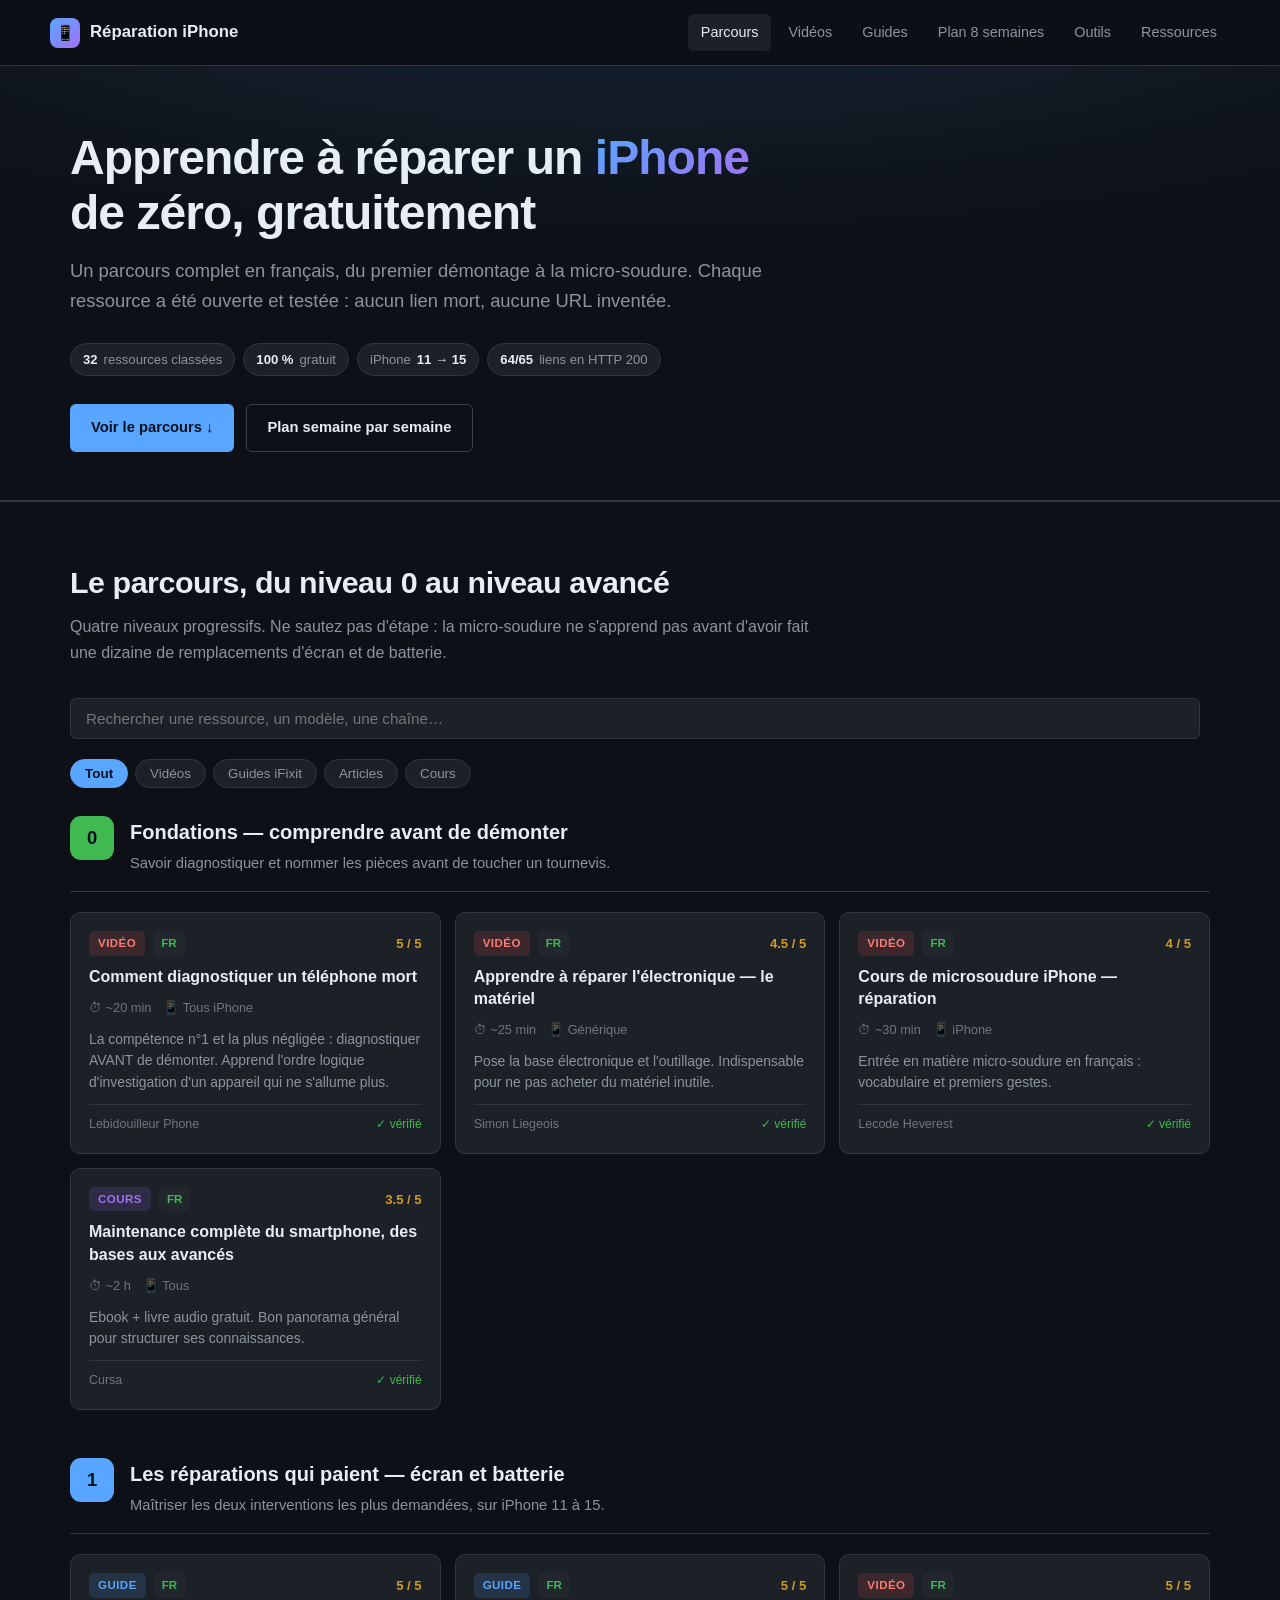
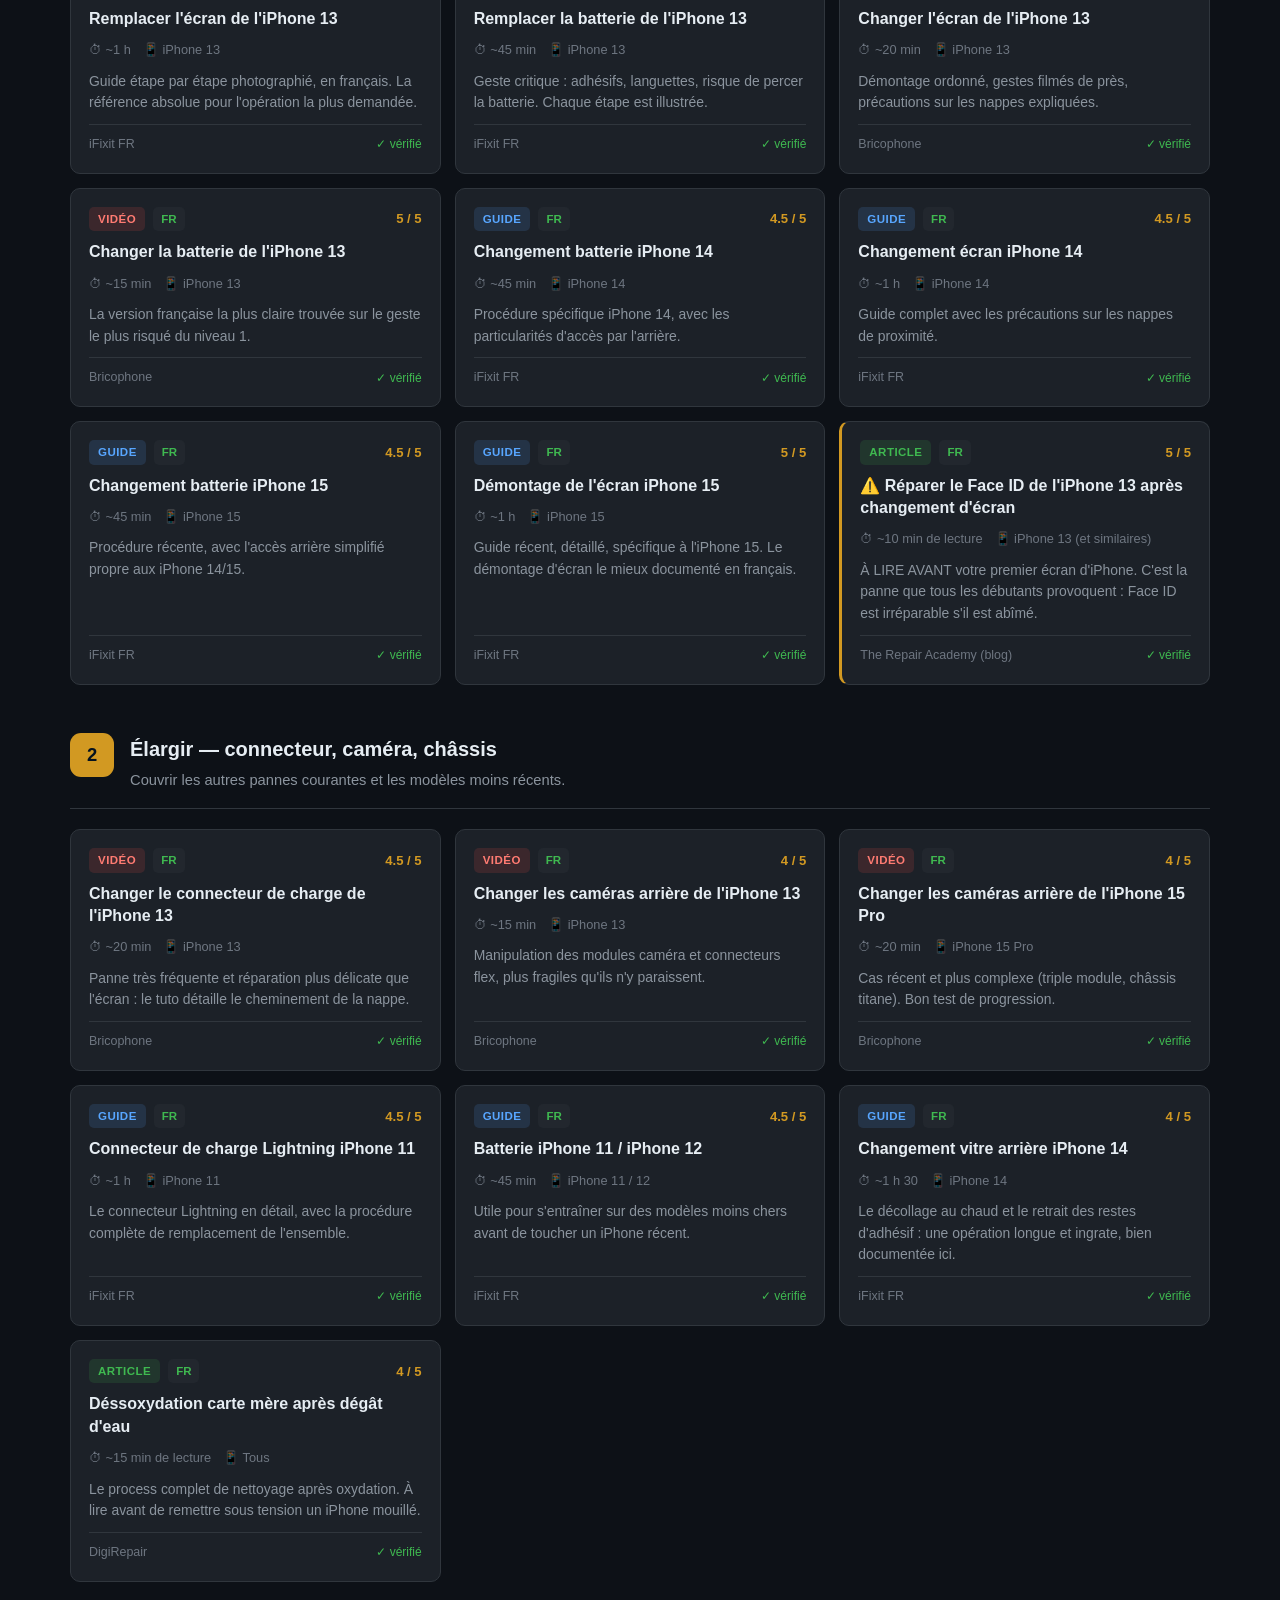
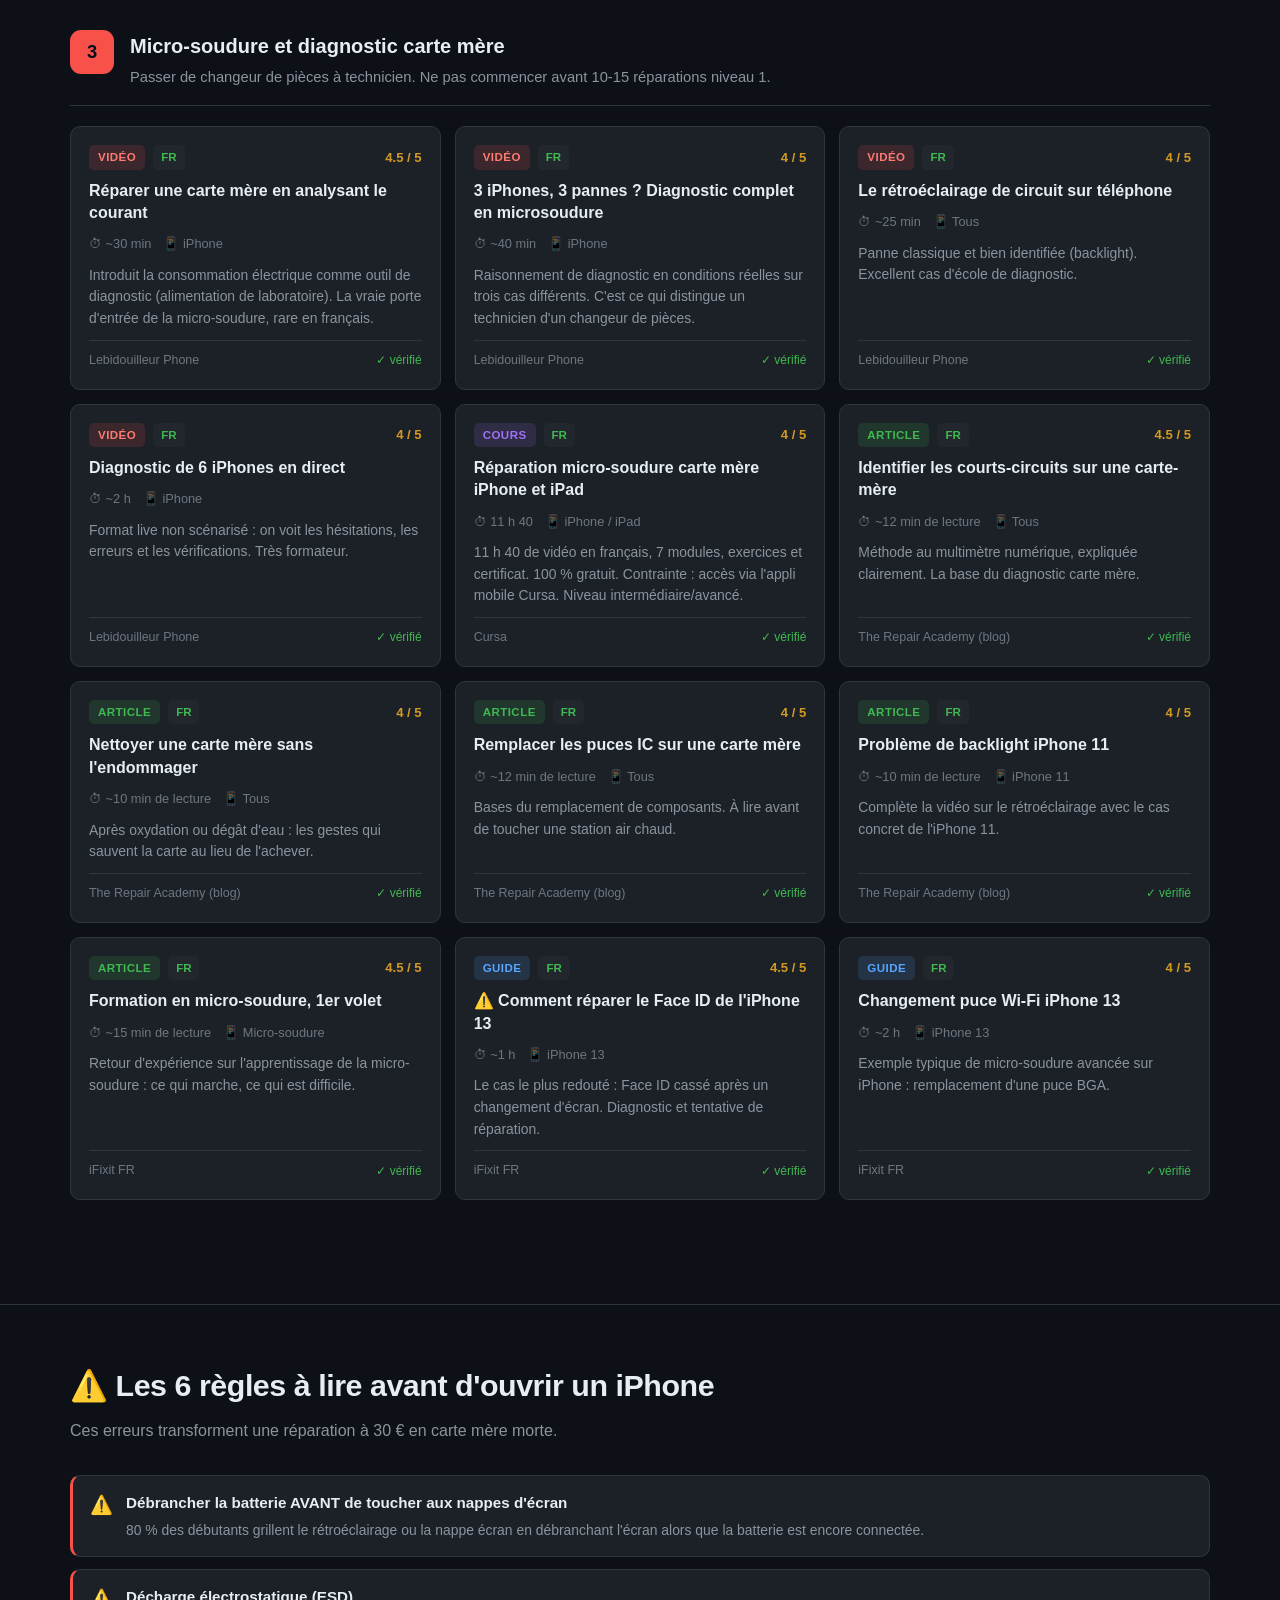
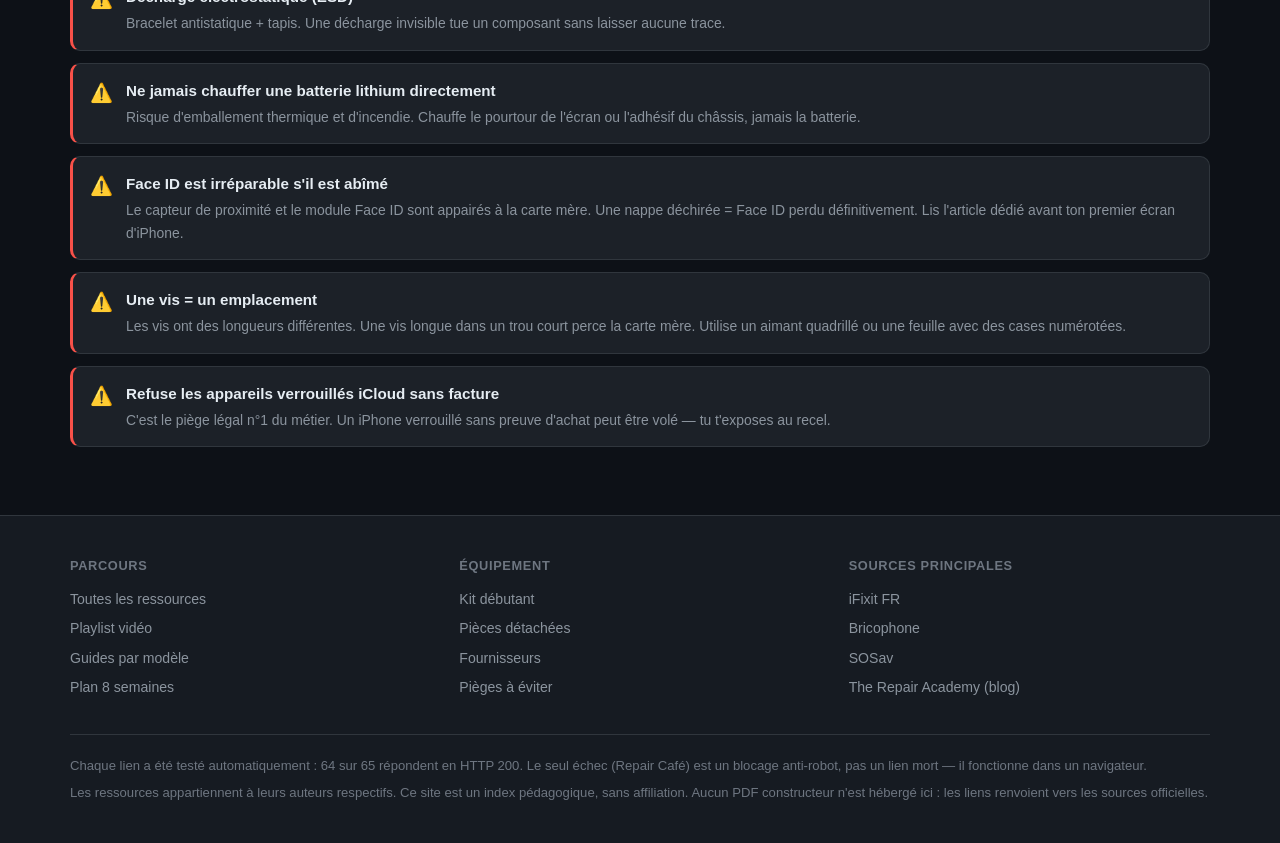
==== index.html @ 25684591 "Site de formation gratuite à la réparation iPhone - Parcours niveau 0 à avancé (32 ressources vérifi" ====
<!DOCTYPE html>
<html lang="fr">
<head>
<meta charset="UTF-8">
<meta name="viewport" content="width=device-width, initial-scale=1">
<title>Réparation iPhone — Formations gratuites en français</title>
<meta name="description" content="Apprendre à réparer un iPhone de zéro, gratuitement, en français. Guides pas à pas, vidéos, plan de formation 8 semaines et matériel vérifié. iPhone 11 à 15.">
<link rel="stylesheet" href="css/style.css">
</head>
<body>

<header>
  <div class="wrap nav">
    <a href="index.html" class="logo">
      <span class="mark">📱</span>
      <span class="txt">Réparation iPhone</span>
    </a>
    <nav class="nav-links">
      <a href="index.html" class="active">Parcours</a>
      <a href="videos.html">Vidéos</a>
      <a href="guides.html">Guides</a>
      <a href="plan.html">Plan 8 semaines</a>
      <a href="outils.html">Outils</a>
      <a href="ressources.html">Ressources</a>
    </nav>
  </div>
</header>

<div class="wrap">
  <div id="erreur-donnees" class="note-box warn hidden" style="margin-top:20px">
    <strong>⚠️ Impossible de charger les données.</strong>
    Si vous ouvrez ce fichier directement depuis votre disque (<code>file://</code>), le navigateur bloque la lecture du fichier JSON.
    Lancez un petit serveur local : <code>python3 -m http.server 8000</code> puis ouvrez <code>http://localhost:8000</code>.
  </div>
</div>

<section class="hero">
  <div class="wrap">
    <h1>Apprendre à réparer un <span class="grad">iPhone</span><br>de zéro, gratuitement</h1>
    <p class="lead">
      Un parcours complet en français, du premier démontage à la micro-soudure.
      Chaque ressource a été ouverte et testée : aucun lien mort, aucune URL inventée.
    </p>

    <div class="badges">
      <span class="badge"><strong>32</strong> ressources classées</span>
      <span class="badge"><strong>100 %</strong> gratuit</span>
      <span class="badge">iPhone <strong>11 → 15</strong></span>
      <span class="badge"><strong>64/65</strong> liens en HTTP 200</span>
    </div>

    <div class="cta-row">
      <a href="#parcours" class="btn btn-primary">Voir le parcours ↓</a>
      <a href="plan.html" class="btn btn-ghost">Plan semaine par semaine</a>
    </div>
  </div>
</section>

<section id="parcours">
  <div class="wrap">
    <div class="sec-head">
      <h2>Le parcours, du niveau 0 au niveau avancé</h2>
      <p>
        Quatre niveaux progressifs. Ne sautez pas d'étape : la micro-soudure ne s'apprend pas
        avant d'avoir fait une dizaine de remplacements d'écran et de batterie.
      </p>
    </div>

    <div class="search-bar">
      <input type="search" id="recherche" placeholder="Rechercher une ressource, un modèle, une chaîne…" aria-label="Rechercher">
      <span id="compteur" class="muted" style="font-size:.85rem"></span>
    </div>

    <div class="filters">
      <button class="chip active" data-filtre="tous">Tout</button>
      <button class="chip" data-filtre="video">Vidéos</button>
      <button class="chip" data-filtre="guide">Guides iFixit</button>
      <button class="chip" data-filtre="article">Articles</button>
      <button class="chip" data-filtre="cours">Cours</button>
    </div>

    <div id="parcours-conteneur"></div>
  </div>
</section>

<section>
  <div class="wrap">
    <div class="sec-head">
      <h2>⚠️ Les 6 règles à lire avant d'ouvrir un iPhone</h2>
      <p>Ces erreurs transforment une réparation à 30 € en carte mère morte.</p>
    </div>
    <div id="avertissements-conteneur"></div>
  </div>
</section>

<footer>
  <div class="wrap">
    <div class="foot-grid">
      <div class="foot-col">
        <h5>Parcours</h5>
        <a href="index.html">Toutes les ressources</a>
        <a href="videos.html">Playlist vidéo</a>
        <a href="guides.html">Guides par modèle</a>
        <a href="plan.html">Plan 8 semaines</a>
      </div>
      <div class="foot-col">
        <h5>Équipement</h5>
        <a href="outils.html">Kit débutant</a>
        <a href="outils.html#pieces">Pièces détachées</a>
        <a href="outils.html#fournisseurs">Fournisseurs</a>
        <a href="outils.html#pieges">Pièges à éviter</a>
      </div>
      <div class="foot-col">
        <h5>Sources principales</h5>
        <a href="https://fr.ifixit.com/Tutoriel" target="_blank" rel="noopener">iFixit FR</a>
        <a href="https://www.youtube.com/@bricophone" target="_blank" rel="noopener">Bricophone</a>
        <a href="https://www.youtube.com/@SosavFr" target="_blank" rel="noopener">SOSav</a>
        <a href="https://therepairacademy.com/blog/" target="_blank" rel="noopener">The Repair Academy (blog)</a>
      </div>
    </div>
    <div class="foot-bottom">
      <p>Chaque lien a été testé automatiquement : 64 sur 65 répondent en HTTP 200. Le seul échec (Repair Café) est un blocage anti-robot, pas un lien mort — il fonctionne dans un navigateur.</p>
      <p>Les ressources appartiennent à leurs auteurs respectifs. Ce site est un index pédagogique, sans affiliation. Aucun PDF constructeur n'est hébergé ici : les liens renvoient vers les sources officielles.</p>
    </div>
  </div>
</footer>

<script src="js/app.js"></script>
</body>
</html>
---- css/style.css ----
/* ============================================
   Réparation iPhone — Feuille de style
   Thème sombre moderne, responsive
   ============================================ */

:root {
  --bg: #0d1117;
  --bg-alt: #161b22;
  --bg-card: #1c2128;
  --bg-hover: #22272e;
  --border: #30363d;
  --border-light: #3d444d;
  --text: #e6edf3;
  --text-dim: #8b949e;
  --text-faint: #6e7681;
  --accent: #58a6ff;
  --accent-hover: #79c0ff;
  --vert: #3fb950;
  --bleu: #58a6ff;
  --orange: #d29922;
  --rouge: #f85149;
  --violet: #a371f7;
  --radius: 10px;
  --radius-sm: 6px;
  --shadow: 0 4px 16px rgba(0,0,0,.4);
  --maxw: 1180px;
}

* { box-sizing: border-box; margin: 0; padding: 0; }

html { scroll-behavior: smooth; }

body {
  font-family: -apple-system, BlinkMacSystemFont, "Segoe UI", Roboto, "Helvetica Neue", Arial, sans-serif;
  background: var(--bg);
  color: var(--text);
  line-height: 1.6;
  -webkit-font-smoothing: antialiased;
}

a { color: var(--accent); text-decoration: none; }
a:hover { color: var(--accent-hover); text-decoration: underline; }

.wrap { max-width: var(--maxw); margin: 0 auto; padding: 0 20px; }

/* ---------- HEADER ---------- */
header {
  border-bottom: 1px solid var(--border);
  background: rgba(13,17,23,.95);
  backdrop-filter: blur(8px);
  position: sticky;
  top: 0;
  z-index: 100;
}

.nav {
  display: flex;
  align-items: center;
  justify-content: space-between;
  gap: 16px;
  padding: 14px 0;
  flex-wrap: wrap;
}

.logo {
  display: flex;
  align-items: center;
  gap: 10px;
  font-weight: 700;
  font-size: 1.05rem;
  color: var(--text);
}
.logo:hover { text-decoration: none; color: var(--text); }
.logo .mark {
  width: 30px; height: 30px;
  border-radius: 8px;
  background: linear-gradient(135deg, var(--accent), var(--violet));
  display: grid;
  place-items: center;
  font-size: 15px;
  flex-shrink: 0;
}

.nav-links { display: flex; gap: 4px; flex-wrap: wrap; }
.nav-links a {
  padding: 7px 13px;
  border-radius: var(--radius-sm);
  color: var(--text-dim);
  font-size: .9rem;
  font-weight: 500;
  transition: background .15s, color .15s;
}
.nav-links a:hover { background: var(--bg-hover); color: var(--text); text-decoration: none; }
.nav-links a.active { background: var(--bg-card); color: var(--text); }

/* ---------- HERO ---------- */
.hero {
  padding: 64px 0 48px;
  border-bottom: 1px solid var(--border);
  background:
    radial-gradient(ellipse 80% 60% at 50% -20%, rgba(88,166,255,.13), transparent),
    var(--bg);
}

.hero h1 {
  font-size: clamp(1.9rem, 5vw, 3rem);
  line-height: 1.15;
  letter-spacing: -.02em;
  margin-bottom: 16px;
  font-weight: 800;
}
.hero h1 .grad {
  background: linear-gradient(135deg, var(--accent), var(--violet));
  -webkit-background-clip: text;
  background-clip: text;
  -webkit-text-fill-color: transparent;
}
.hero p.lead {
  font-size: clamp(1rem, 2.2vw, 1.15rem);
  color: var(--text-dim);
  max-width: 720px;
  margin-bottom: 28px;
}

.badges { display: flex; gap: 8px; flex-wrap: wrap; margin-bottom: 28px; }
.badge {
  display: inline-flex;
  align-items: center;
  gap: 6px;
  padding: 5px 12px;
  background: var(--bg-card);
  border: 1px solid var(--border);
  border-radius: 100px;
  font-size: .82rem;
  color: var(--text-dim);
}
.badge strong { color: var(--text); font-weight: 600; }

.cta-row { display: flex; gap: 12px; flex-wrap: wrap; }

.btn {
  display: inline-flex;
  align-items: center;
  gap: 8px;
  padding: 11px 20px;
  border-radius: var(--radius-sm);
  font-weight: 600;
  font-size: .92rem;
  border: 1px solid transparent;
  cursor: pointer;
  transition: all .15s;
}
.btn-primary { background: var(--accent); color: #04121f; }
.btn-primary:hover { background: var(--accent-hover); text-decoration: none; color: #04121f; }
.btn-ghost { background: transparent; color: var(--text); border-color: var(--border-light); }
.btn-ghost:hover { background: var(--bg-hover); text-decoration: none; color: var(--text); }

/* ---------- SECTIONS ---------- */
section { padding: 56px 0; }
section + section { border-top: 1px solid var(--border); }

.sec-head { margin-bottom: 32px; }
.sec-head h2 {
  font-size: clamp(1.4rem, 3.2vw, 1.9rem);
  letter-spacing: -.015em;
  margin-bottom: 8px;
  font-weight: 700;
}
.sec-head p { color: var(--text-dim); max-width: 760px; }

/* ---------- SEARCH ---------- */
.search-bar {
  display: flex;
  gap: 10px;
  margin-bottom: 20px;
  flex-wrap: wrap;
  align-items: center;
}
.search-bar input {
  flex: 1;
  min-width: 220px;
  padding: 11px 15px;
  background: var(--bg-card);
  border: 1px solid var(--border);
  border-radius: var(--radius-sm);
  color: var(--text);
  font-size: .95rem;
  font-family: inherit;
}
.search-bar input:focus {
  outline: none;
  border-color: var(--accent);
  box-shadow: 0 0 0 3px rgba(88,166,255,.15);
}

.filters { display: flex; gap: 7px; flex-wrap: wrap; margin-bottom: 28px; }
.chip {
  padding: 6px 14px;
  background: var(--bg-card);
  border: 1px solid var(--border);
  border-radius: 100px;
  font-size: .84rem;
  color: var(--text-dim);
  cursor: pointer;
  transition: all .15s;
  font-family: inherit;
}
.chip:hover { border-color: var(--border-light); color: var(--text); }
.chip.active { background: var(--accent); border-color: var(--accent); color: #04121f; font-weight: 600; }

/* ---------- NIVEAUX ---------- */
.niveau { margin-bottom: 48px; }

.niveau-head {
  display: flex;
  align-items: flex-start;
  gap: 16px;
  margin-bottom: 20px;
  padding-bottom: 16px;
  border-bottom: 1px solid var(--border);
}

.niveau-num {
  width: 44px; height: 44px;
  border-radius: 11px;
  display: grid;
  place-items: center;
  font-weight: 800;
  font-size: 1.15rem;
  flex-shrink: 0;
  color: #04121f;
}
.n-vert   { background: var(--vert); }
.n-bleu   { background: var(--bleu); }
.n-orange { background: var(--orange); }
.n-rouge  { background: var(--rouge); }

.niveau-head h3 { font-size: 1.25rem; margin-bottom: 4px; font-weight: 700; }
.niveau-head .obj { color: var(--text-dim); font-size: .92rem; }

/* ---------- CARTES ---------- */
.grid {
  display: grid;
  grid-template-columns: repeat(auto-fill, minmax(310px, 1fr));
  gap: 14px;
}

.card {
  background: var(--bg-card);
  border: 1px solid var(--border);
  border-radius: var(--radius);
  padding: 18px;
  transition: border-color .15s, transform .15s;
  display: flex;
  flex-direction: column;
  gap: 10px;
}
.card:hover { border-color: var(--border-light); transform: translateY(-2px); }
.card.alerte { border-left: 3px solid var(--orange); }

.card-top { display: flex; align-items: center; gap: 8px; flex-wrap: wrap; }

.tag {
  padding: 3px 9px;
  border-radius: 5px;
  font-size: .72rem;
  font-weight: 700;
  text-transform: uppercase;
  letter-spacing: .04em;
}
.t-video  { background: rgba(248,81,73,.14);  color: #ff7b72; }
.t-guide  { background: rgba(88,166,255,.14); color: var(--accent); }
.t-cours  { background: rgba(163,113,247,.14);color: var(--violet); }
.t-article{ background: rgba(63,185,80,.14);  color: var(--vert); }
.t-pdf    { background: rgba(210,153,34,.14); color: var(--orange); }

.lang {
  padding: 3px 8px;
  border-radius: 5px;
  font-size: .72rem;
  font-weight: 700;
  background: var(--bg-hover);
  color: var(--text-dim);
}
.lang.fr { color: var(--vert); }

.note {
  margin-left: auto;
  font-size: .82rem;
  font-weight: 700;
  color: var(--orange);
  white-space: nowrap;
}

.card h4 { font-size: 1rem; line-height: 1.4; font-weight: 650; }
.card h4 a { color: var(--text); }
.card h4 a:hover { color: var(--accent); text-decoration: none; }

.card .meta {
  display: flex;
  gap: 12px;
  flex-wrap: wrap;
  font-size: .8rem;
  color: var(--text-faint);
}

.card .pourquoi {
  font-size: .87rem;
  color: var(--text-dim);
  line-height: 1.55;
  flex: 1;
}

.card .src {
  font-size: .78rem;
  color: var(--text-faint);
  padding-top: 10px;
  border-top: 1px solid var(--border);
  display: flex;
  justify-content: space-between;
  align-items: center;
  gap: 8px;
}

.verif { color: var(--vert); font-size: .75rem; white-space: nowrap; }
.verif.partiel { color: var(--orange); }

/* ---------- TABLEAUX ---------- */
.table-wrap { overflow-x: auto; border: 1px solid var(--border); border-radius: var(--radius); }

table { width: 100%; border-collapse: collapse; font-size: .88rem; min-width: 620px; }
thead { background: var(--bg-alt); }
th {
  text-align: left;
  padding: 12px 14px;
  font-weight: 650;
  color: var(--text-dim);
  font-size: .8rem;
  text-transform: uppercase;
  letter-spacing: .04em;
  border-bottom: 1px solid var(--border);
  white-space: nowrap;
}
td { padding: 12px 14px; border-bottom: 1px solid var(--border); vertical-align: top; }
tbody tr:last-child td { border-bottom: none; }
tbody tr:hover { background: var(--bg-hover); }

.prix { font-weight: 700; color: var(--vert); white-space: nowrap; }
.zone { color: var(--text-faint); font-size: .84rem; }

/* ---------- ALERTES ---------- */
.alert {
  display: flex;
  gap: 13px;
  padding: 15px 17px;
  border-radius: var(--radius);
  background: var(--bg-card);
  border: 1px solid var(--border);
  border-left: 3px solid var(--rouge);
  margin-bottom: 12px;
}
.alert .ico { font-size: 1.15rem; flex-shrink: 0; line-height: 1.5; }
.alert h4 { font-size: .95rem; margin-bottom: 3px; font-weight: 650; }
.alert p { font-size: .87rem; color: var(--text-dim); }

.note-box {
  padding: 15px 18px;
  border-radius: var(--radius);
  background: rgba(88,166,255,.07);
  border: 1px solid rgba(88,166,255,.25);
  margin: 18px 0;
  font-size: .9rem;
  color: var(--text-dim);
}
.note-box strong { color: var(--text); }
.note-box.warn { background: rgba(210,153,34,.08); border-color: rgba(210,153,34,.3); }

/* ---------- PLAN 8 SEMAINES ---------- */
.semaine {
  display: grid;
  grid-template-columns: 76px 1fr;
  gap: 18px;
  padding: 20px;
  background: var(--bg-card);
  border: 1px solid var(--border);
  border-radius: var(--radius);
  margin-bottom: 12px;
}
.semaine-num {
  text-align: center;
  padding: 10px 0;
  background: var(--bg-hover);
  border-radius: var(--radius-sm);
  height: fit-content;
}
.semaine-num .s { font-size: .68rem; text-transform: uppercase; letter-spacing: .08em; color: var(--text-faint); font-weight: 700; }
.semaine-num .n { font-size: 1.5rem; font-weight: 800; color: var(--accent); line-height: 1.1; }
.semaine h4 { font-size: 1.02rem; margin-bottom: 4px; font-weight: 650; }
.semaine .obj { font-size: .87rem; color: var(--text-dim); margin-bottom: 11px; }
.semaine ul { list-style: none; display: flex; flex-direction: column; gap: 6px; }
.semaine li {
  font-size: .87rem;
  color: var(--text-dim);
  padding-left: 19px;
  position: relative;
}
.semaine li::before {
  content: "▸";
  position: absolute;
  left: 4px;
  color: var(--accent);
}
.semaine .livrable {
  margin-top: 12px;
  padding-top: 11px;
  border-top: 1px solid var(--border);
  font-size: .82rem;
  color: var(--vert);
  font-weight: 600;
}

/* ---------- FOOTER ---------- */
footer {
  padding: 40px 0;
  border-top: 1px solid var(--border);
  background: var(--bg-alt);
}
.foot-grid {
  display: grid;
  grid-template-columns: repeat(auto-fit, minmax(220px, 1fr));
  gap: 28px;
  margin-bottom: 28px;
}
.foot-col h5 {
  font-size: .8rem;
  text-transform: uppercase;
  letter-spacing: .05em;
  color: var(--text-faint);
  margin-bottom: 11px;
  font-weight: 700;
}
.foot-col a { display: block; font-size: .88rem; margin-bottom: 7px; color: var(--text-dim); }
.foot-col a:hover { color: var(--accent); }
.foot-bottom {
  padding-top: 20px;
  border-top: 1px solid var(--border);
  font-size: .82rem;
  color: var(--text-faint);
}
.foot-bottom p + p { margin-top: 6px; }

/* ---------- UTILITAIRES ---------- */
.hidden { display: none !important; }
.center { text-align: center; }
.mt-0 { margin-top: 0; }
.mb-0 { margin-bottom: 0; }
.muted { color: var(--text-dim); }

.avert-final {
  margin-top: 24px;
  padding: 20px;
  border-radius: var(--radius);
  background: var(--bg-card);
  border: 1px solid var(--border);
  font-size: .9rem;
  color: var(--text-dim);
}

/* ---------- RESPONSIVE ---------- */
@media (max-width: 700px) {
  .hero { padding: 40px 0 32px; }
  section { padding: 40px 0; }
  .nav { padding: 11px 0; }
  .nav-links a { padding: 6px 10px; font-size: .85rem; }
  .grid { grid-template-columns: 1fr; }
  .semaine { grid-template-columns: 1fr; gap: 12px; }
  .semaine-num { display: flex; align-items: center; gap: 8px; justify-content: center; padding: 8px; }
  .semaine-num .n { font-size: 1.2rem; }
  .niveau-head { flex-direction: column; gap: 11px; }
  .logo span.txt { display: none; }
}

@media print {
  header, .cta-row, .filters, .search-bar { display: none; }
  body { background: #fff; color: #000; }
  .card, .semaine, .table-wrap { break-inside: avoid; }
}
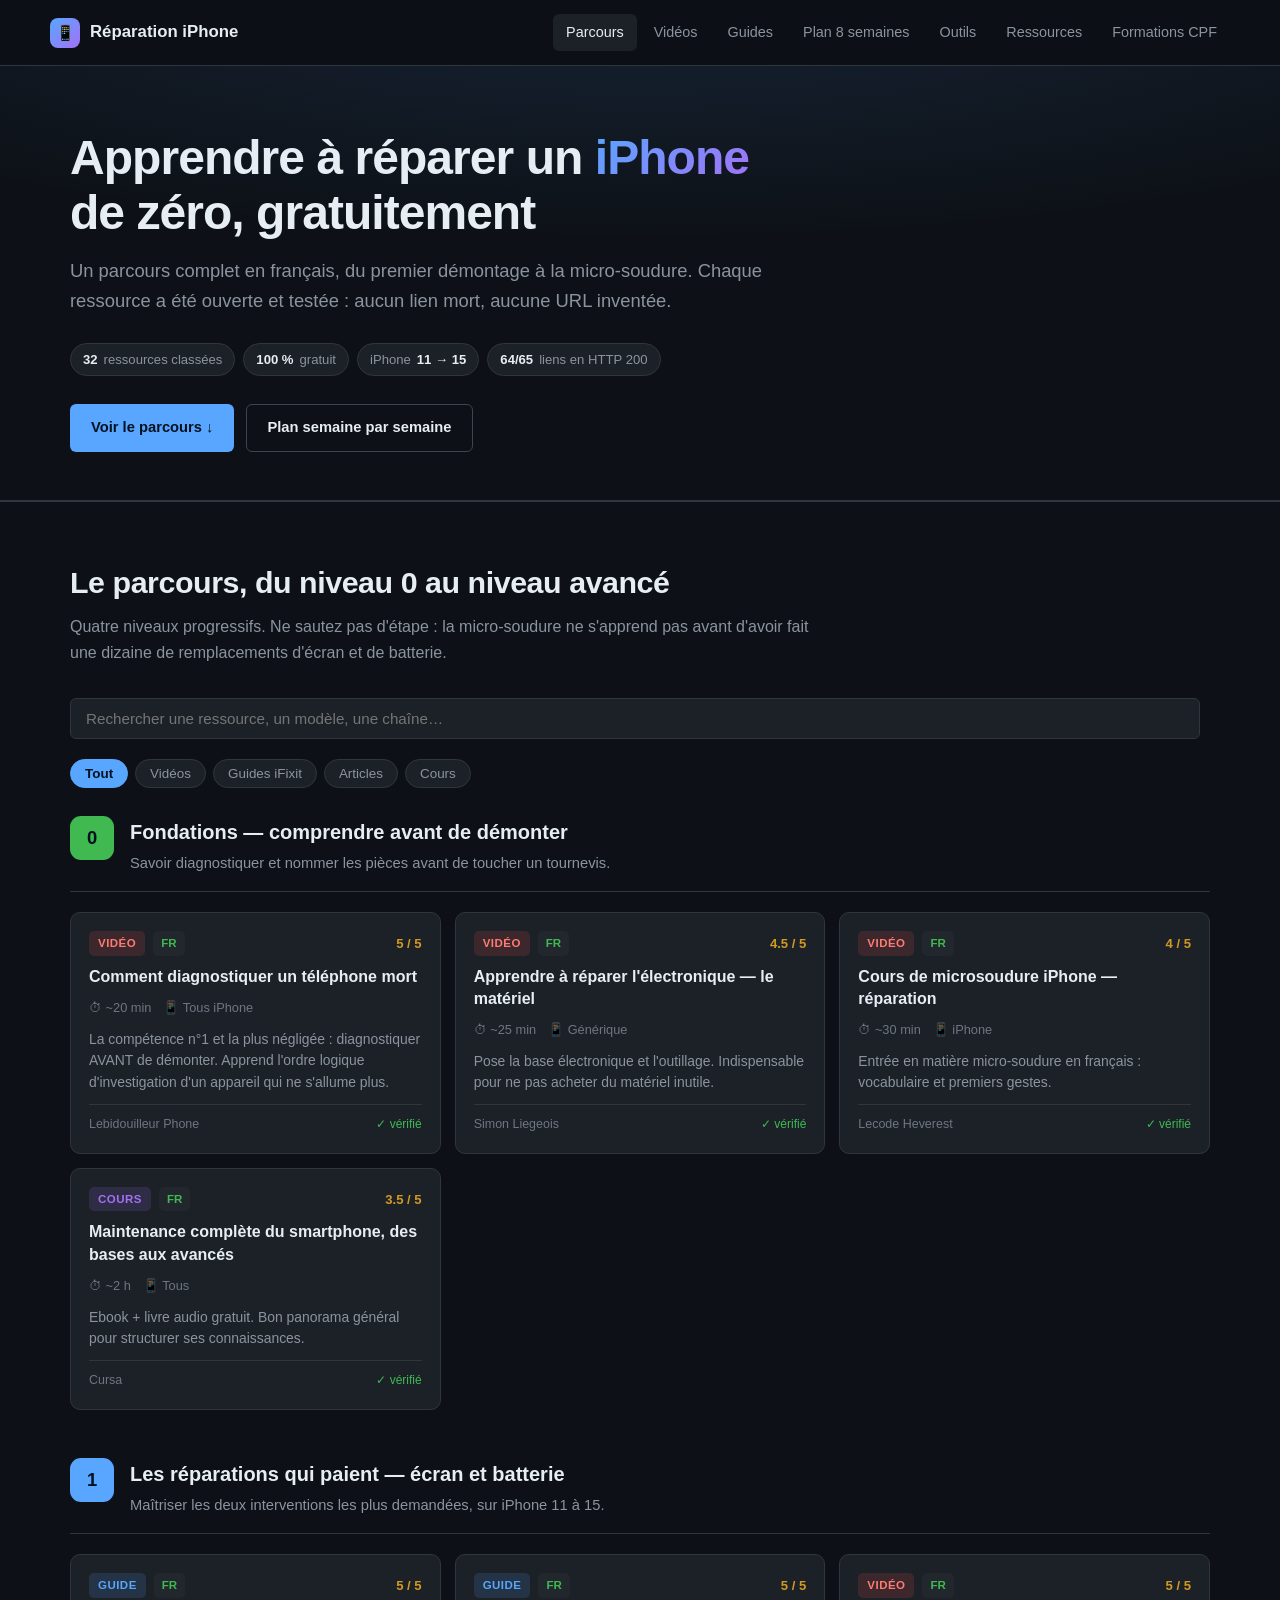
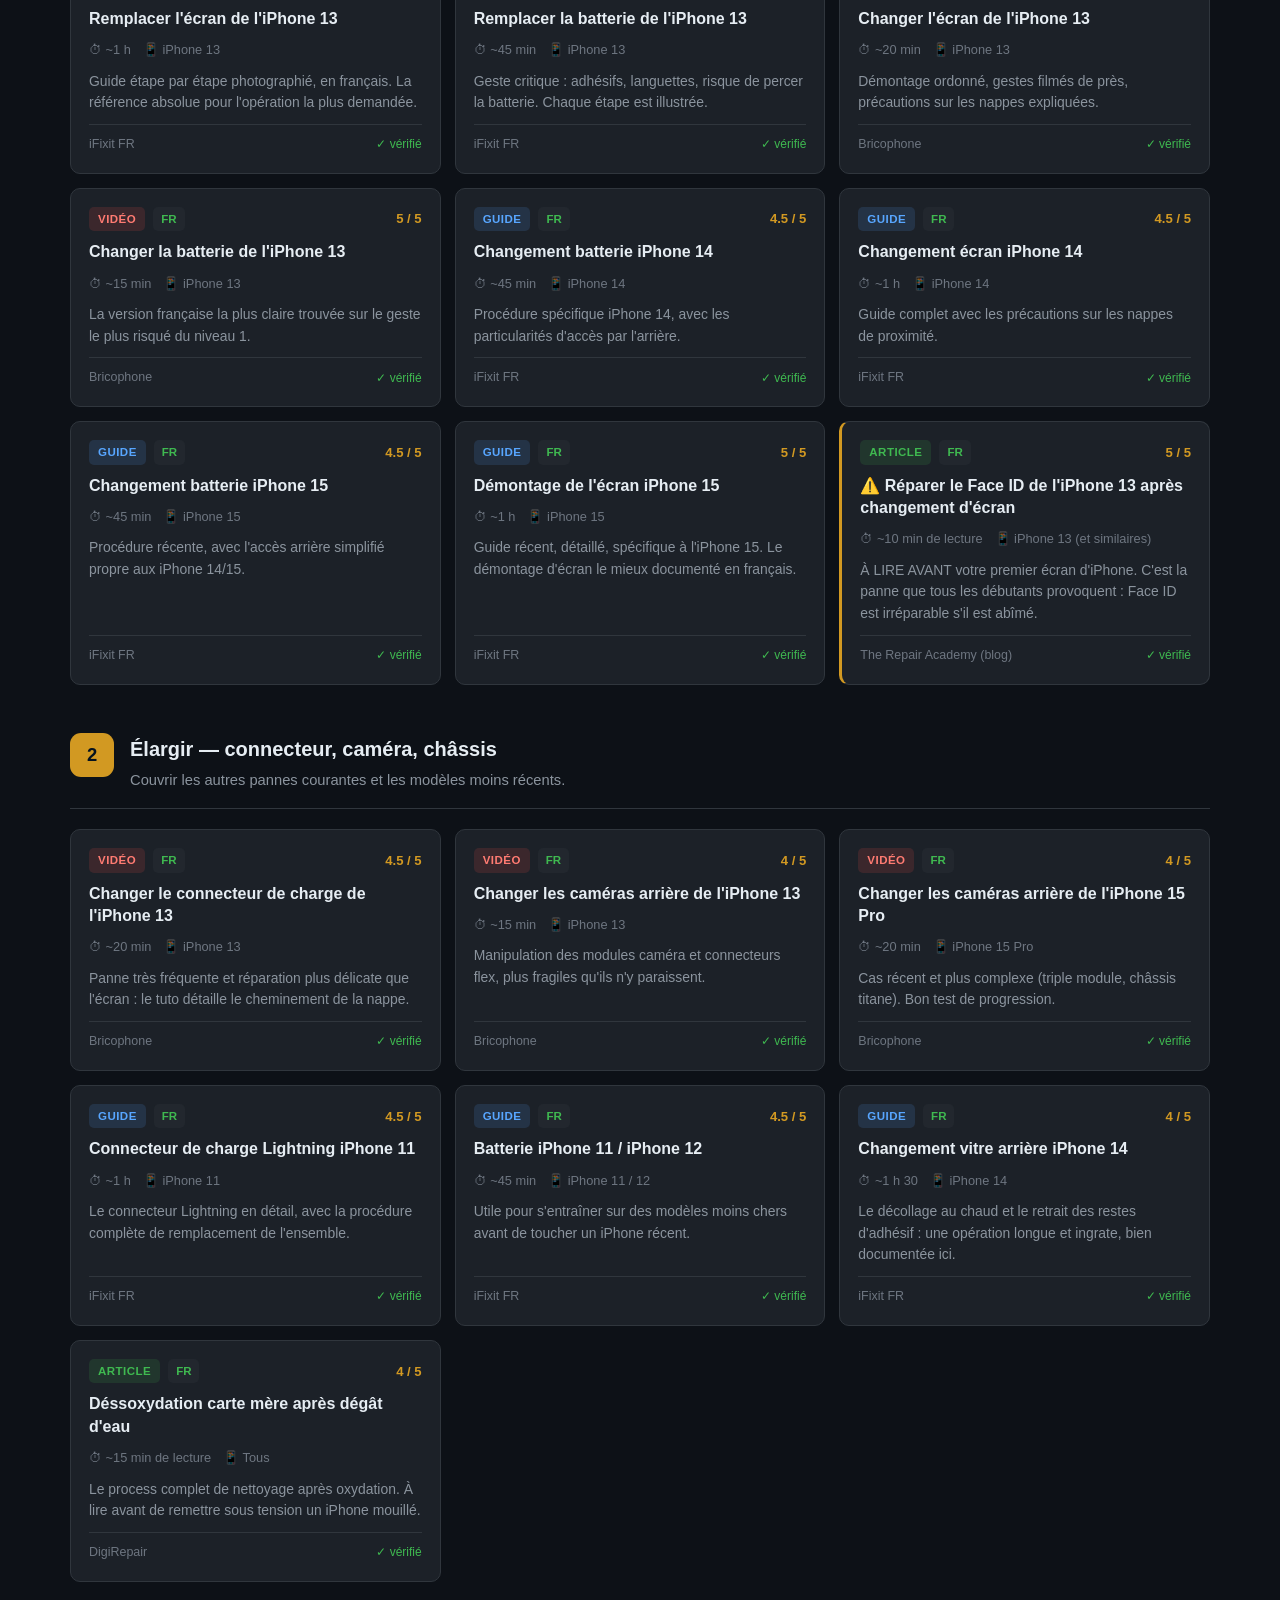
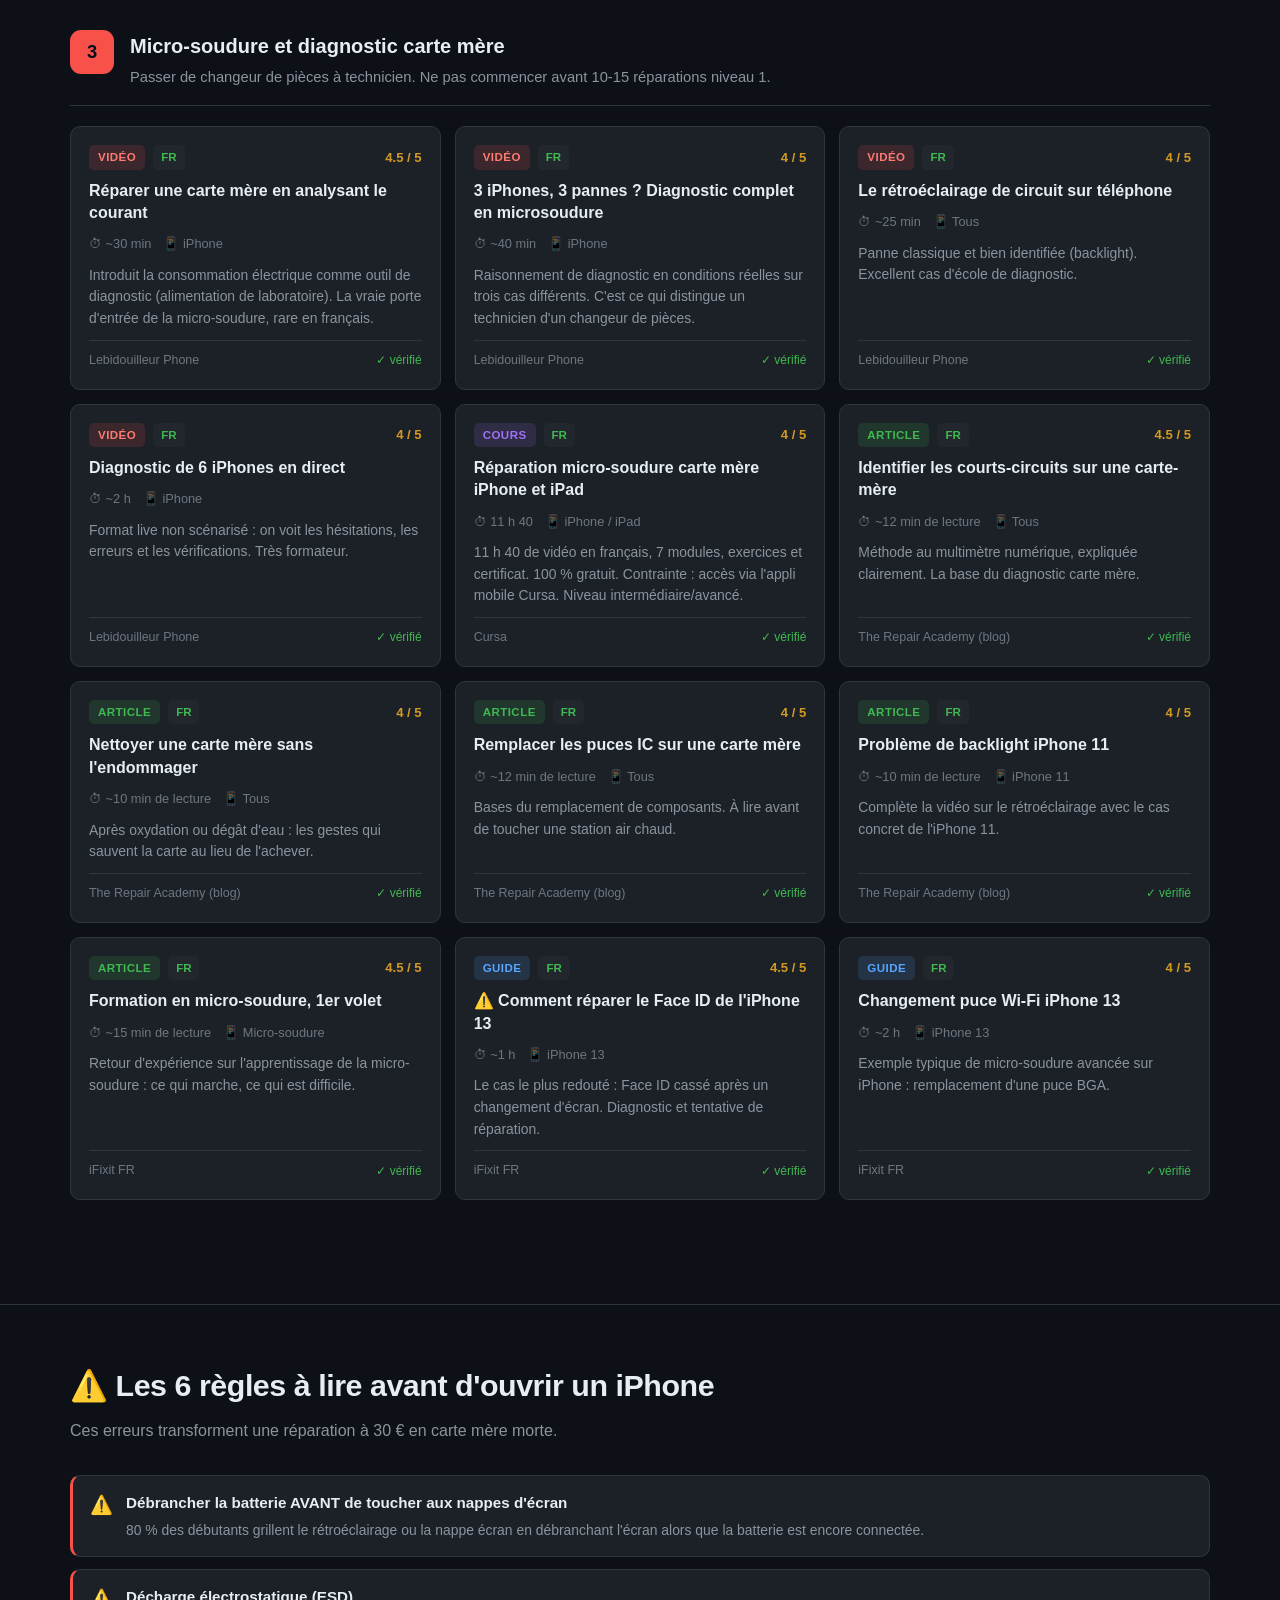
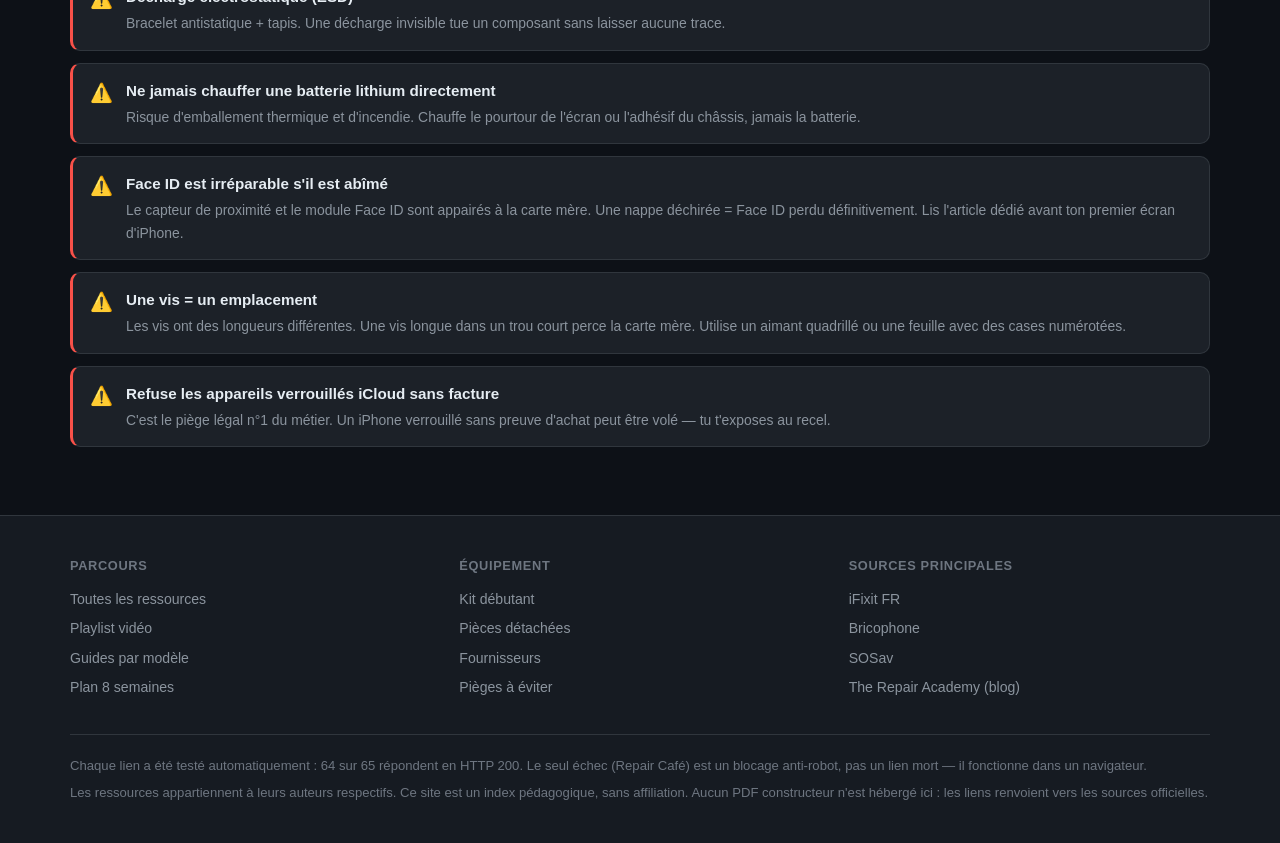
==== commit 770abe6a: "Ajout page Formations CPF avec verifications officielles DECOUVERTES CRITIQUES verifiees sur francec" ====
--- a/index.html
+++ b/index.html
@@ -22,6 +22,7 @@
       <a href="plan.html">Plan 8 semaines</a>
       <a href="outils.html">Outils</a>
       <a href="ressources.html">Ressources</a>
+      <a href="formations.html">Formations CPF</a>
     </nav>
   </div>
 </header>
